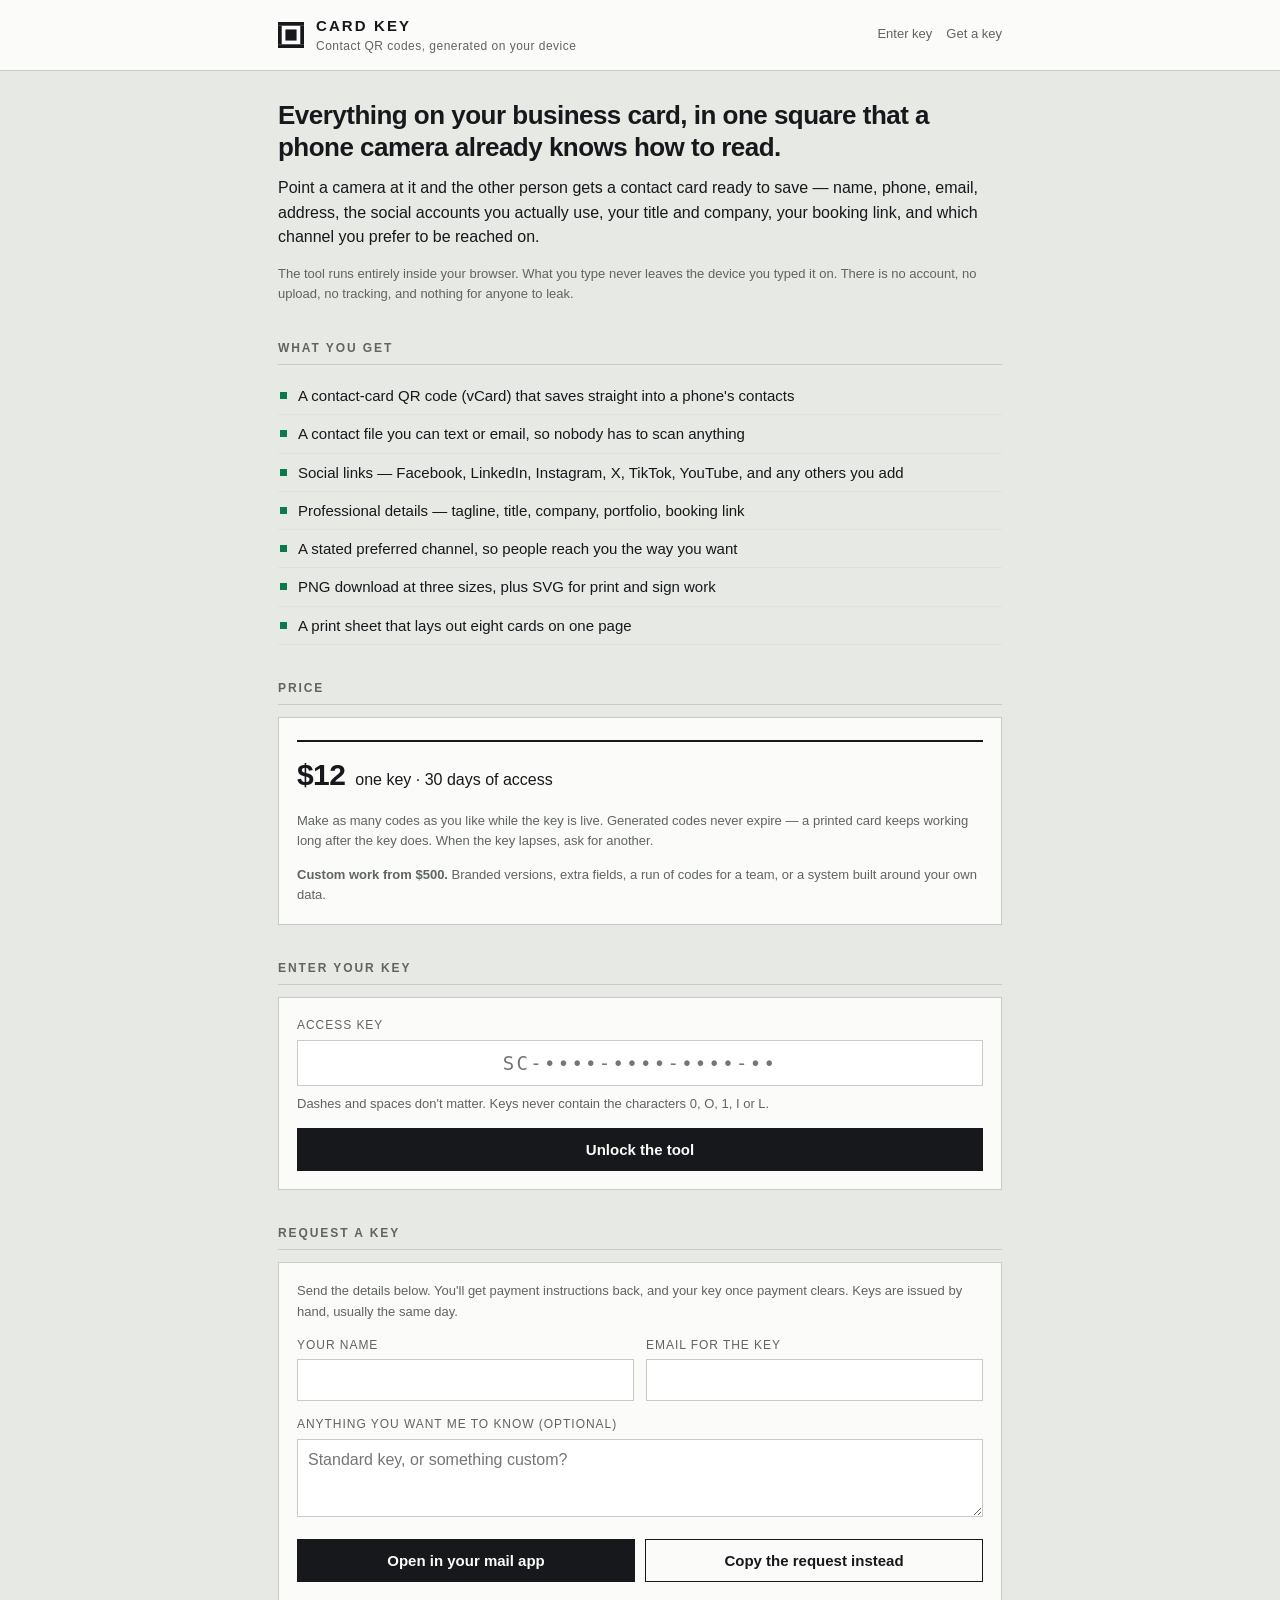
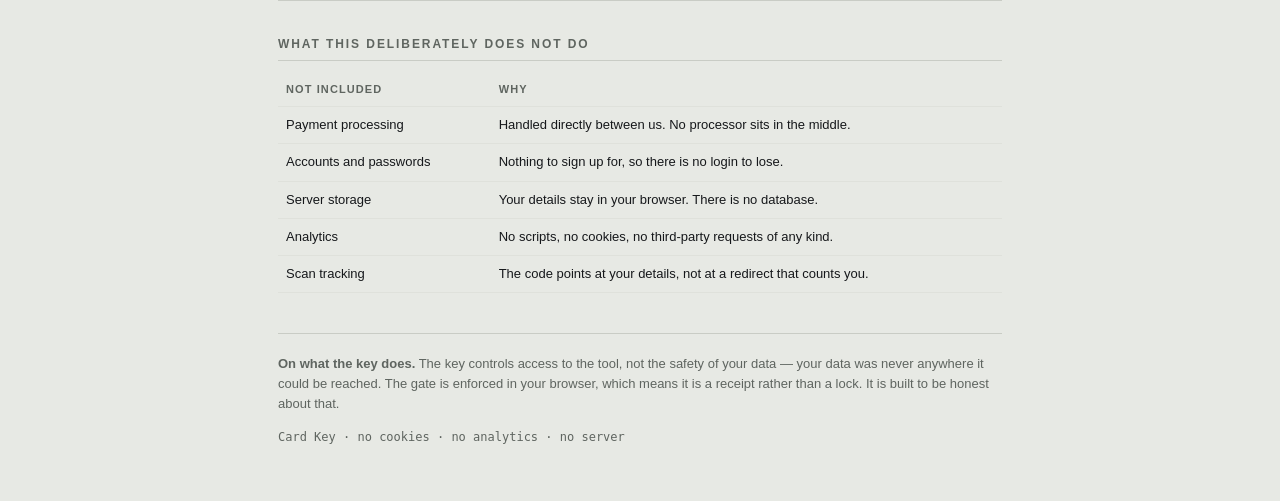
==== index.html @ dec5f9ec "Card Key: initial release" ====
<!DOCTYPE html>
<html lang="en">
<head>
<meta charset="utf-8">
<meta name="viewport" content="width=device-width, initial-scale=1">
<title>Card Key — contact QR codes that live on your own device</title>
<meta name="description" content="A key-gated tool that turns your contact details, social links and professional info into a QR code. Nothing is uploaded. Nothing is stored on a server.">
<link rel="stylesheet" href="assets/sc.css">
</head>
<body>

<header class="top">
  <div class="top-in">
    <svg class="mark" viewBox="0 0 7 7" aria-hidden="true">
      <rect x="0" y="0" width="7" height="1"/><rect x="0" y="6" width="7" height="1"/>
      <rect x="0" y="1" width="1" height="5"/><rect x="6" y="1" width="1" height="5"/>
      <rect x="2" y="2" width="3" height="3"/>
    </svg>
    <div>
      <h1>Card Key</h1>
      <p class="sub">Contact QR codes, generated on your device</p>
    </div>
    <nav>
      <a href="#key">Enter key</a>
      <a href="#request">Get a key</a>
    </nav>
  </div>
</header>

<main class="wrap">

  <p class="lede">Everything on your business card, in one square that a phone camera already knows how to read.</p>

  <p>Point a camera at it and the other person gets a contact card ready to save &mdash; name, phone, email, address, the social accounts you actually use, your title and company, your booking link, and which channel you prefer to be reached on.</p>

  <p class="small">The tool runs entirely inside your browser. What you type never leaves the device you typed it on. There is no account, no upload, no tracking, and nothing for anyone to leak.</p>

  <h2>What you get</h2>
  <ul class="plain">
    <li>A contact-card QR code (vCard) that saves straight into a phone's contacts</li>
    <li>A contact file you can text or email, so nobody has to scan anything</li>
    <li>Social links &mdash; Facebook, LinkedIn, Instagram, X, TikTok, YouTube, and any others you add</li>
    <li>Professional details &mdash; tagline, title, company, portfolio, booking link</li>
    <li>A stated preferred channel, so people reach you the way you want</li>
    <li>PNG download at three sizes, plus SVG for print and sign work</li>
    <li>A print sheet that lays out eight cards on one page</li>
  </ul>

  <h2>Price</h2>
  <div class="panel">
    <div class="price"><b>$12</b><span>one key &middot; 30 days of access</span></div>
    <p class="small" style="margin-top:12px">Make as many codes as you like while the key is live. Generated codes never expire &mdash; a printed card keeps working long after the key does. When the key lapses, ask for another.</p>
    <p class="small" style="margin:0"><b>Custom work from $500.</b> Branded versions, extra fields, a run of codes for a team, or a system built around your own data.</p>
  </div>

  <h2 id="key">Enter your key</h2>
  <div class="panel">
    <form id="keyForm" autocomplete="off">
      <label for="keyInput">Access key</label>
      <input class="key" id="keyInput" type="text" inputmode="latin" spellcheck="false"
             placeholder="SC-••••-••••-••••-••" aria-describedby="keyHelp">
      <p class="small" id="keyHelp" style="margin:-6px 0 14px">Dashes and spaces don't matter. Keys never contain the characters 0, O, 1, I or L.</p>
      <button class="wide" type="submit" id="keyGo">Unlock the tool</button>
    </form>
    <div class="note" id="keyMsg" role="status" aria-live="polite"></div>
  </div>

  <h2 id="request">Request a key</h2>
  <div class="panel">
    <p class="small">Send the details below. You'll get payment instructions back, and your key once payment clears. Keys are issued by hand, usually the same day.</p>
    <form id="reqForm" autocomplete="on">
      <div class="row">
        <div><label for="rName">Your name</label><input id="rName" type="text" autocomplete="name"></div>
        <div><label for="rEmail">Email for the key</label><input id="rEmail" type="email" autocomplete="email"></div>
      </div>
      <label for="rNote">Anything you want me to know (optional)</label>
      <textarea id="rNote" placeholder="Standard key, or something custom?"></textarea>
      <div class="btnrow">
        <button type="submit">Open in your mail app</button>
        <button type="button" class="ghost" id="reqCopy">Copy the request instead</button>
      </div>
    </form>
    <div class="note" id="reqMsg" role="status" aria-live="polite"></div>
  </div>

  <h2>What this deliberately does not do</h2>
  <table>
    <tr><th>Not included</th><th>Why</th></tr>
    <tr><td>Payment processing</td><td>Handled directly between us. No processor sits in the middle.</td></tr>
    <tr><td>Accounts and passwords</td><td>Nothing to sign up for, so there is no login to lose.</td></tr>
    <tr><td>Server storage</td><td>Your details stay in your browser. There is no database.</td></tr>
    <tr><td>Analytics</td><td>No scripts, no cookies, no third-party requests of any kind.</td></tr>
    <tr><td>Scan tracking</td><td>The code points at your details, not at a redirect that counts you.</td></tr>
  </table>

  <footer>
    <p><b>On what the key does.</b> The key controls access to the tool, not the safety of your data &mdash; your data was never anywhere it could be reached. The gate is enforced in your browser, which means it is a receipt rather than a lock. It is built to be honest about that.</p>
    <p class="mono" style="font-size:12px">Card Key &middot; no cookies &middot; no analytics &middot; no server</p>
  </footer>

</main>

<script src="assets/sc-core.js"></script>
<script>
(function () {
  'use strict';

  /* ===== EDIT THIS: where access requests are sent ===== */
  var CONTACT = 'Logan.Lorentz9@gmail.com';
  /* ==================================================== */

  var msg = document.getElementById('keyMsg');
  var input = document.getElementById('keyInput');
  var go = document.getElementById('keyGo');

  function say(el, text, kind) {
    el.className = 'note' + (kind ? ' ' + kind : '');
    el.textContent = text;
  }

  /* Already unlocked? Say so rather than making them retype. */
  var live = SC.activeToken();
  if (live) {
    var left = SC.daysLeft(live.expires);
    say(msg, 'This device is already unlocked. ' + left + ' day' + (left === 1 ? '' : 's') + ' left on ' + SC.formatKey(live.key) + '.', 'good');
    go.textContent = 'Open the tool';
  }

  /* Re-space the key as it is typed, so it reads like the one in the email. */
  input.addEventListener('input', function () {
    var raw = input.value.toUpperCase().replace(/[^A-Z0-9]/g, '').replace(/^SC/, '').slice(0, 14);
    var out = raw.match(/.{1,4}/g);
    input.value = raw ? 'SC-' + (out ? out.join('-') : '') : '';
  });

  document.getElementById('keyForm').addEventListener('submit', function (e) {
    e.preventDefault();
    if (live && !input.value.replace(/[^A-Z0-9]/gi, '').replace(/^SC/i, '')) {
      window.location.href = 'tool.html';
      return;
    }
    go.disabled = true;
    say(msg, 'Checking the key…');
    SC.redeem(input.value, function (r) {
      go.disabled = false;
      if (!r.ok) { say(msg, r.error, 'bad'); return; }
      say(msg, 'Key accepted. Opening the tool…', 'good');
      window.setTimeout(function () { window.location.href = 'tool.html'; }, 500);
    });
  });

  /* ---- Request a key ---- */
  function requestText() {
    var n = document.getElementById('rName').value.trim();
    var e = document.getElementById('rEmail').value.trim();
    var note = document.getElementById('rNote').value.trim();
    return 'Name: ' + (n || '(not given)') + '\nEmail for the key: ' + (e || '(not given)') +
           '\nRequesting: Card Key access, 30 days, $12' +
           (note ? '\n\nNotes:\n' + note : '');
  }

  document.getElementById('reqForm').addEventListener('submit', function (e) {
    e.preventDefault();
    var email = document.getElementById('rEmail').value.trim();
    if (!email) {
      say(document.getElementById('reqMsg'), 'Add an email address so the key has somewhere to go.', 'bad');
      return;
    }
    window.location.href = 'mailto:' + CONTACT +
      '?subject=' + encodeURIComponent('Card Key access request') +
      '&body=' + encodeURIComponent(requestText());
  });

  document.getElementById('reqCopy').addEventListener('click', function () {
    var body = 'To: ' + CONTACT + '\nSubject: Card Key access request\n\n' + requestText();
    var out = document.getElementById('reqMsg');
    function fallback() {
      var ta = document.createElement('textarea');
      ta.value = body; ta.style.position = 'fixed'; ta.style.opacity = '0';
      document.body.appendChild(ta); ta.select();
      try { document.execCommand('copy'); say(out, 'Copied. Paste it into an email to ' + CONTACT + '.', 'good'); }
      catch (err) { say(out, 'Copying is blocked here. Email ' + CONTACT + ' with your name and address.', 'bad'); }
      document.body.removeChild(ta);
    }
    if (navigator.clipboard && navigator.clipboard.writeText) {
      navigator.clipboard.writeText(body).then(function () {
        say(out, 'Copied. Paste it into an email to ' + CONTACT + '.', 'good');
      })['catch'](fallback);
    } else { fallback(); }
  });
})();
</script>
</body>
</html>
---- assets/sc.css ----
/* SC — shared styles. Self-hosted, no webfonts, no third-party requests. */

:root {
  --carbon: #16181b;
  --paper: #e7e9e4;
  --card: #fbfbf9;
  --rule: #c9ccc5;
  --rule-soft: #dfe1db;
  --muted: #5f6560;
  --signal: #0b7a4b;
  --signal-tint: #e2f0e8;
  --alert: #a32b18;
  --alert-tint: #f6e5e1;
  --sans: -apple-system, BlinkMacSystemFont, "Segoe UI", Roboto, "Helvetica Neue", Arial, sans-serif;
  --mono: ui-monospace, "SF Mono", "Roboto Mono", "DejaVu Sans Mono", Menlo, Consolas, monospace;
}

* { box-sizing: border-box; }

html { -webkit-text-size-adjust: 100%; }

body {
  margin: 0;
  background: var(--paper);
  color: var(--carbon);
  font-family: var(--sans);
  font-size: 16px;
  line-height: 1.55;
}

.wrap { width: 100%; max-width: 760px; margin: 0 auto; padding: 0 18px; }

/* ---- Finder mark: the three concentric squares of a QR code ---- */
.mark { display: block; width: 26px; height: 26px; flex: 0 0 26px; }
.mark rect { fill: var(--carbon); }
.mark.on rect { fill: var(--signal); }

/* ---- Header ---- */
.top {
  border-bottom: 1px solid var(--rule);
  background: var(--card);
}
.top-in {
  display: flex; align-items: center; gap: 12px;
  padding: 14px 18px; max-width: 760px; margin: 0 auto;
}
.top h1 {
  margin: 0; font-size: 15px; font-weight: 700;
  letter-spacing: 0.14em; text-transform: uppercase;
}
.top .sub { margin: 0; font-size: 12px; color: var(--muted); letter-spacing: 0.04em; }
.top nav { margin-left: auto; display: flex; gap: 14px; font-size: 13px; }
.top nav a { color: var(--muted); text-decoration: none; border-bottom: 1px solid transparent; }
.top nav a:hover, .top nav a:focus { color: var(--carbon); border-bottom-color: var(--carbon); }

/* ---- Type scale ---- */
.lede {
  font-size: 26px; line-height: 1.25; font-weight: 700;
  letter-spacing: -0.02em; margin: 28px 0 12px;
}
h2 {
  font-size: 12px; font-weight: 700; letter-spacing: 0.16em;
  text-transform: uppercase; color: var(--muted);
  margin: 34px 0 12px; padding-bottom: 7px;
  border-bottom: 1px solid var(--rule);
}
h3 { font-size: 16px; margin: 20px 0 6px; }
p { margin: 0 0 14px; }
.small { font-size: 13px; color: var(--muted); }
a { color: var(--carbon); }

/* ---- Panels ---- */
.panel {
  background: var(--card);
  border: 1px solid var(--rule);
  padding: 18px;
  margin: 0 0 18px;
}
.panel.tight { padding: 14px; }

/* ---- The key plate: a serial-number plate, the signature element ---- */
.plate {
  font-family: var(--mono);
  font-size: 19px;
  letter-spacing: 0.1em;
  background: var(--carbon);
  color: var(--card);
  padding: 14px 12px;
  text-align: center;
  word-break: break-all;
  border: 1px solid var(--carbon);
}
.plate.pending { background: repeating-linear-gradient(135deg, #2a2d31 0 8px, #232629 8px 16px); color: #8d938e; }

/* ---- Forms ---- */
label { display: block; font-size: 12px; letter-spacing: 0.08em; text-transform: uppercase; color: var(--muted); margin: 0 0 5px; }
input[type=text], input[type=tel], input[type=email], input[type=url], input[type=date], input[type=number], select, textarea {
  width: 100%; font-family: var(--sans); font-size: 16px; color: var(--carbon);
  background: #fff; border: 1px solid var(--rule); border-radius: 0;
  padding: 11px 10px; margin: 0 0 14px;
}
input.key { font-family: var(--mono); font-size: 19px; letter-spacing: 0.12em; text-align: center; text-transform: uppercase; }
textarea { min-height: 78px; resize: vertical; }
input:focus, select:focus, textarea:focus, button:focus, a:focus {
  outline: 2px solid var(--signal); outline-offset: 1px;
}
.row { display: flex; gap: 12px; flex-wrap: wrap; }
.row > * { flex: 1 1 180px; min-width: 0; }

button, .btn {
  display: inline-block; font-family: var(--sans); font-size: 15px; font-weight: 600;
  background: var(--carbon); color: var(--card);
  border: 1px solid var(--carbon); border-radius: 0;
  padding: 12px 18px; cursor: pointer; text-decoration: none; text-align: center;
}
button:hover, .btn:hover { background: #000; }
button.ghost, .btn.ghost { background: transparent; color: var(--carbon); }
button.ghost:hover, .btn.ghost:hover { background: var(--rule-soft); }
button.wide { width: 100%; }
button[disabled] { opacity: .45; cursor: not-allowed; }
.btnrow { display: flex; gap: 10px; flex-wrap: wrap; }
.btnrow > * { flex: 1 1 140px; }

/* ---- Status ---- */
.note { padding: 11px 12px; font-size: 14px; border-left: 3px solid var(--rule); background: #fff; margin: 0 0 14px; }
.note.good { border-left-color: var(--signal); background: var(--signal-tint); }
.note.bad { border-left-color: var(--alert); background: var(--alert-tint); color: var(--alert); }
.note:empty { display: none; }

/* ---- Meter: how hard this code will be to scan ---- */
.meter { height: 8px; background: var(--rule-soft); border: 1px solid var(--rule); }
.meter i { display: block; height: 100%; background: var(--signal); width: 0; transition: width .18s linear; }
.meter.warn i { background: #b8860b; }
.meter.over i { background: var(--alert); }
.readout { display: flex; justify-content: space-between; gap: 10px; font-family: var(--mono); font-size: 12px; color: var(--muted); margin-top: 6px; }

/* ---- QR stage ---- */
.stage { background: #fff; border: 1px solid var(--rule); padding: 18px; text-align: center; }
.stage canvas, .stage img { width: 100%; max-width: 300px; height: auto; image-rendering: pixelated; }

/* ---- Tables ---- */
table { width: 100%; border-collapse: collapse; font-size: 13px; }
th, td { text-align: left; padding: 8px 8px; border-bottom: 1px solid var(--rule-soft); vertical-align: top; }
th { font-size: 11px; letter-spacing: 0.1em; text-transform: uppercase; color: var(--muted); }
td.mono, .mono { font-family: var(--mono); }

/* ---- Price line ---- */
.price { display: flex; align-items: baseline; gap: 10px; border-top: 2px solid var(--carbon); padding-top: 10px; margin-top: 4px; }
.price b { font-size: 30px; letter-spacing: -0.02em; }

ul.plain { list-style: none; padding: 0; margin: 0 0 14px; }
ul.plain li { padding: 7px 0 7px 20px; border-bottom: 1px solid var(--rule-soft); position: relative; font-size: 15px; }
ul.plain li:before { content: ""; position: absolute; left: 2px; top: 15px; width: 7px; height: 7px; background: var(--signal); }

footer { border-top: 1px solid var(--rule); margin-top: 40px; padding: 20px 0 40px; font-size: 13px; color: var(--muted); }

.hidden { display: none !important; }

@media (max-width: 480px) {
  .lede { font-size: 22px; }
  .plate { font-size: 16px; letter-spacing: 0.06em; }
  .top nav { width: 100%; margin: 6px 0 0; }
}

@media (prefers-reduced-motion: reduce) {
  * { transition: none !important; animation: none !important; }
}
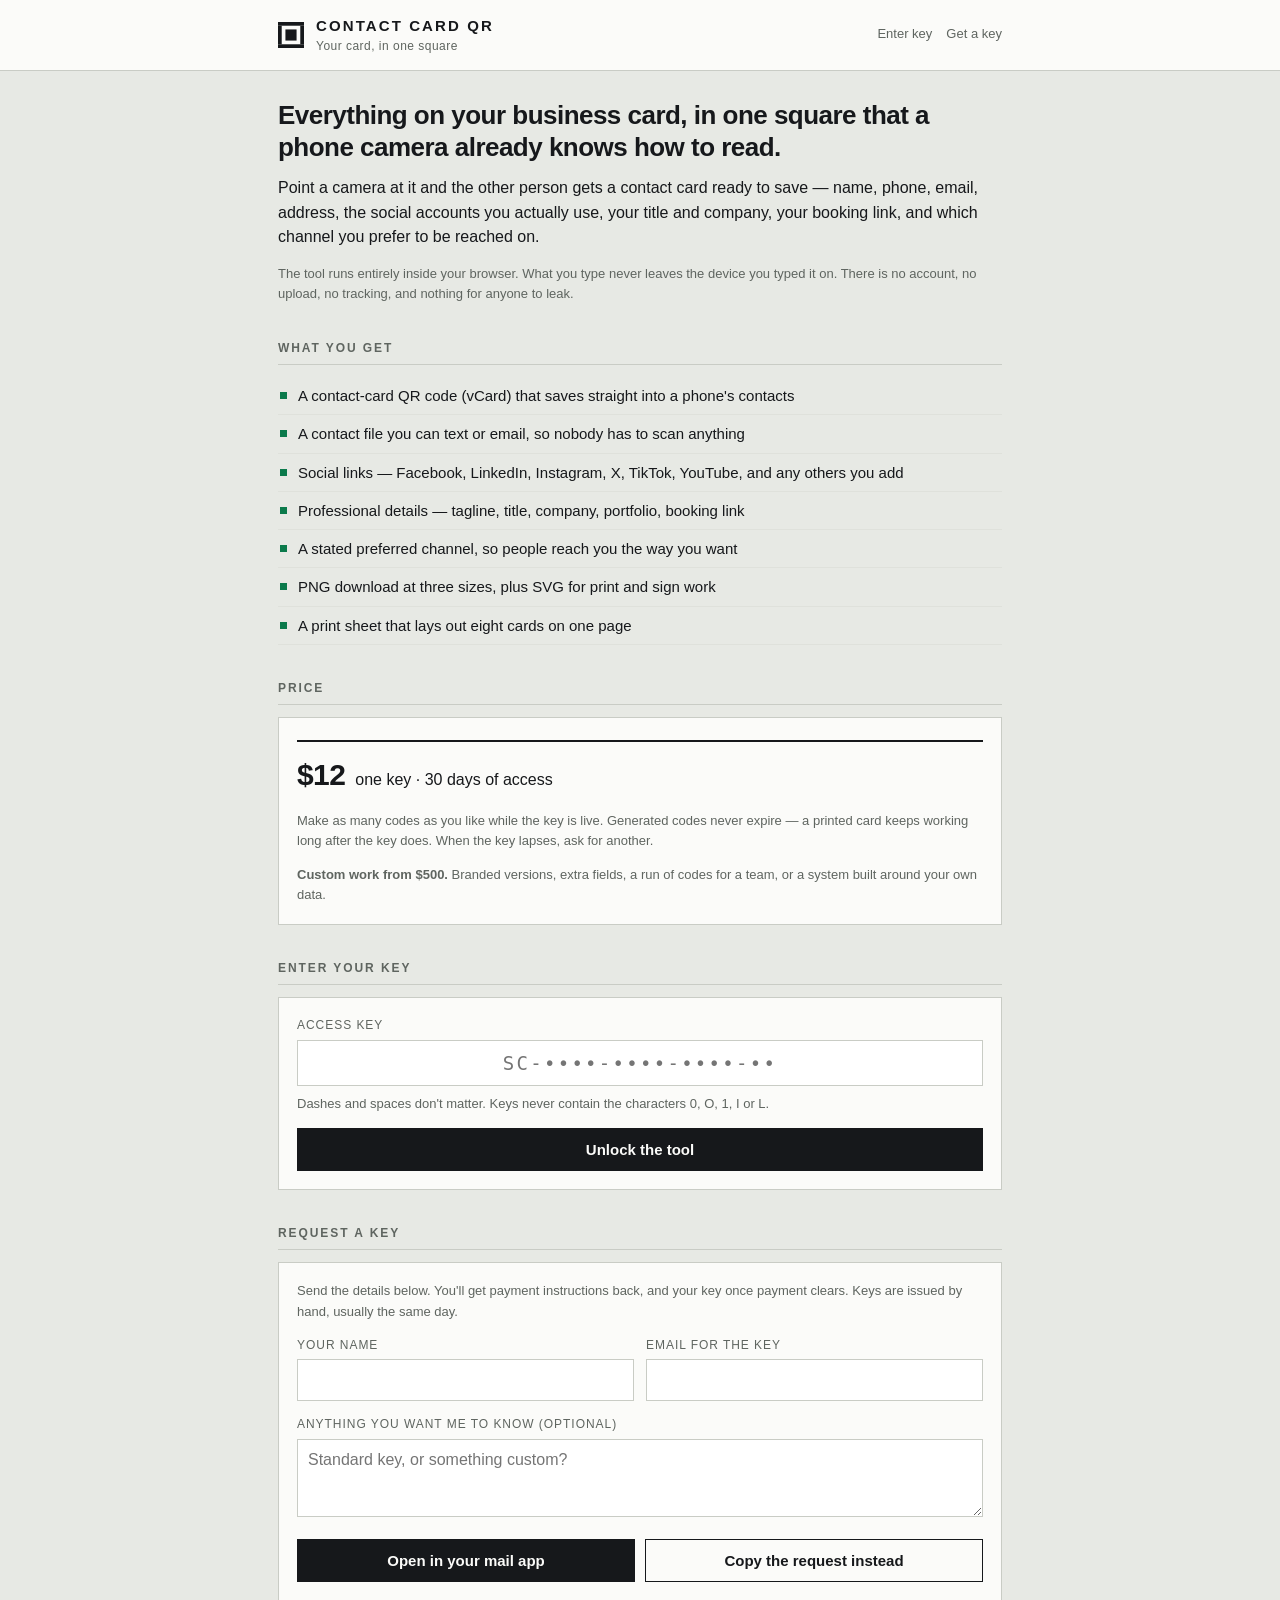
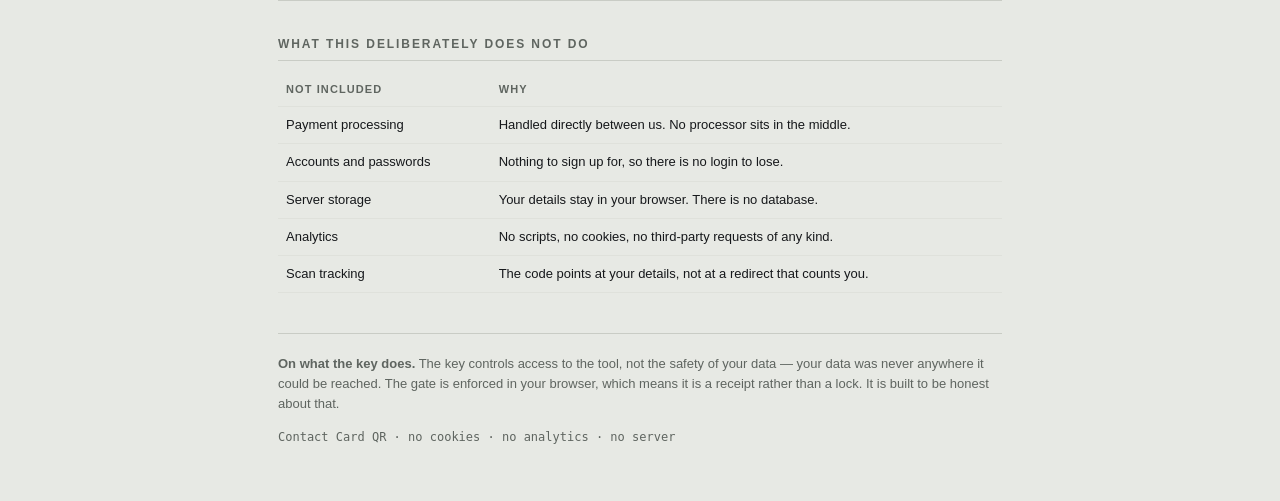
==== commit b9751404: "Rename to Contact Card QR; add Telegram and contact photo support" ====
--- a/index.html
+++ b/index.html
@@ -3,7 +3,7 @@
 <head>
 <meta charset="utf-8">
 <meta name="viewport" content="width=device-width, initial-scale=1">
-<title>Card Key — contact QR codes that live on your own device</title>
+<title>Contact Card QR — your card in one square</title>
 <meta name="description" content="A key-gated tool that turns your contact details, social links and professional info into a QR code. Nothing is uploaded. Nothing is stored on a server.">
 <link rel="stylesheet" href="assets/sc.css">
 </head>
@@ -17,8 +17,8 @@
       <rect x="2" y="2" width="3" height="3"/>
     </svg>
     <div>
-      <h1>Card Key</h1>
-      <p class="sub">Contact QR codes, generated on your device</p>
+      <h1>Contact Card QR</h1>
+      <p class="sub">Your card, in one square</p>
     </div>
     <nav>
       <a href="#key">Enter key</a>
@@ -95,7 +95,7 @@
 
   <footer>
     <p><b>On what the key does.</b> The key controls access to the tool, not the safety of your data &mdash; your data was never anywhere it could be reached. The gate is enforced in your browser, which means it is a receipt rather than a lock. It is built to be honest about that.</p>
-    <p class="mono" style="font-size:12px">Card Key &middot; no cookies &middot; no analytics &middot; no server</p>
+    <p class="mono" style="font-size:12px">Contact Card QR &middot; no cookies &middot; no analytics &middot; no server</p>
   </footer>
 
 </main>
@@ -155,7 +155,7 @@
     var e = document.getElementById('rEmail').value.trim();
     var note = document.getElementById('rNote').value.trim();
     return 'Name: ' + (n || '(not given)') + '\nEmail for the key: ' + (e || '(not given)') +
-           '\nRequesting: Card Key access, 30 days, $12' +
+           '\nRequesting: Contact Card QR access, 30 days, $12' +
            (note ? '\n\nNotes:\n' + note : '');
   }
 
@@ -167,12 +167,12 @@
       return;
     }
     window.location.href = 'mailto:' + CONTACT +
-      '?subject=' + encodeURIComponent('Card Key access request') +
+      '?subject=' + encodeURIComponent('Contact Card QR access request') +
       '&body=' + encodeURIComponent(requestText());
   });
 
   document.getElementById('reqCopy').addEventListener('click', function () {
-    var body = 'To: ' + CONTACT + '\nSubject: Card Key access request\n\n' + requestText();
+    var body = 'To: ' + CONTACT + '\nSubject: Contact Card QR access request\n\n' + requestText();
     var out = document.getElementById('reqMsg');
     function fallback() {
       var ta = document.createElement('textarea');
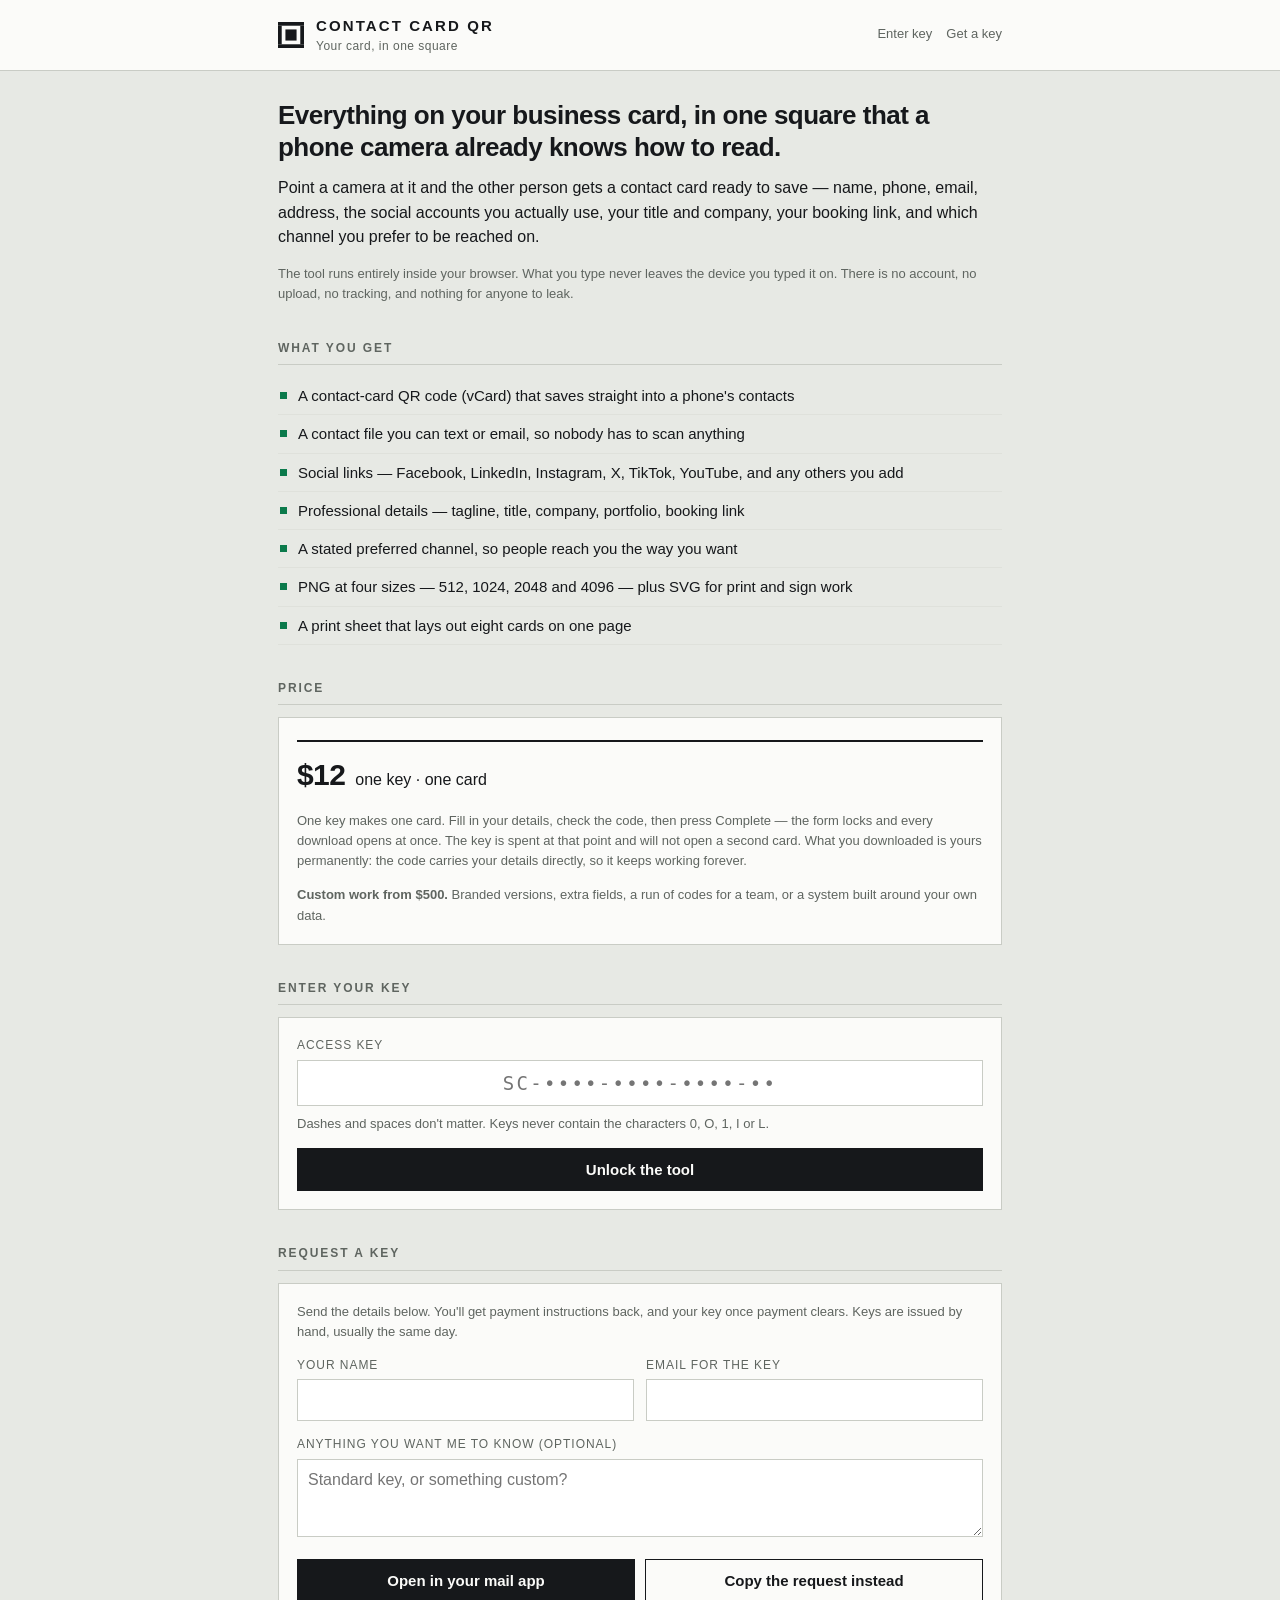
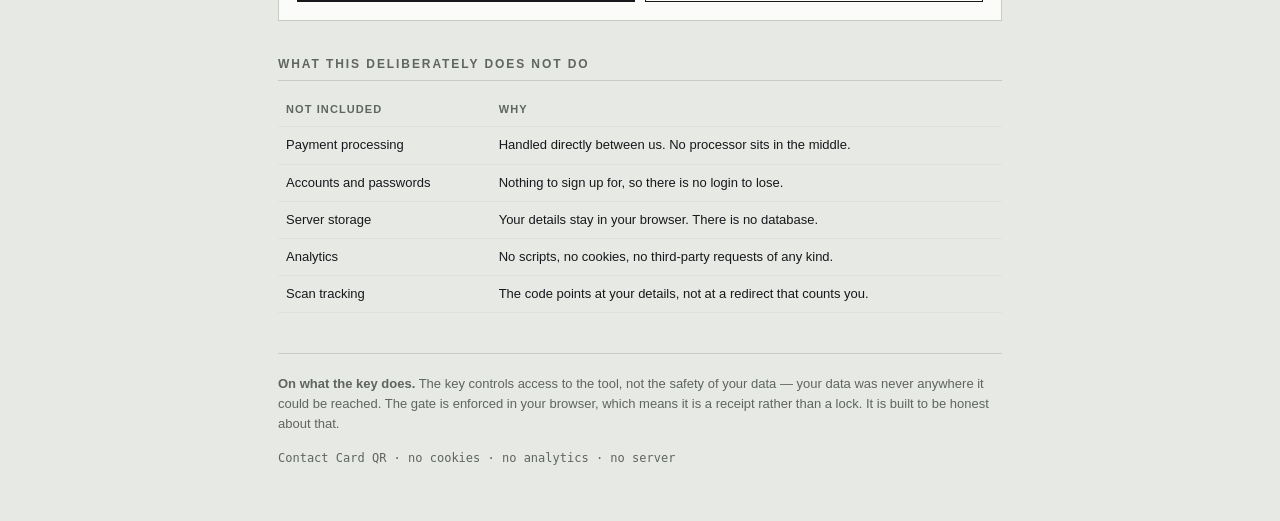
==== commit 9c539eb5: "Single use: Complete button freezes the card, opens all four sizes, and spends the key" ====
--- a/index.html
+++ b/index.html
@@ -42,14 +42,14 @@
     <li>Social links &mdash; Facebook, LinkedIn, Instagram, X, TikTok, YouTube, and any others you add</li>
     <li>Professional details &mdash; tagline, title, company, portfolio, booking link</li>
     <li>A stated preferred channel, so people reach you the way you want</li>
-    <li>PNG download at three sizes, plus SVG for print and sign work</li>
+    <li>PNG at four sizes &mdash; 512, 1024, 2048 and 4096 &mdash; plus SVG for print and sign work</li>
     <li>A print sheet that lays out eight cards on one page</li>
   </ul>
 
   <h2>Price</h2>
   <div class="panel">
-    <div class="price"><b>$12</b><span>one key &middot; 30 days of access</span></div>
-    <p class="small" style="margin-top:12px">Make as many codes as you like while the key is live. Generated codes never expire &mdash; a printed card keeps working long after the key does. When the key lapses, ask for another.</p>
+    <div class="price"><b>$12</b><span>one key &middot; one card</span></div>
+    <p class="small" style="margin-top:12px">One key makes one card. Fill in your details, check the code, then press Complete &mdash; the form locks and every download opens at once. The key is spent at that point and will not open a second card. What you downloaded is yours permanently: the code carries your details directly, so it keeps working forever.</p>
     <p class="small" style="margin:0"><b>Custom work from $500.</b> Branded versions, extra fields, a run of codes for a team, or a system built around your own data.</p>
   </div>
 
